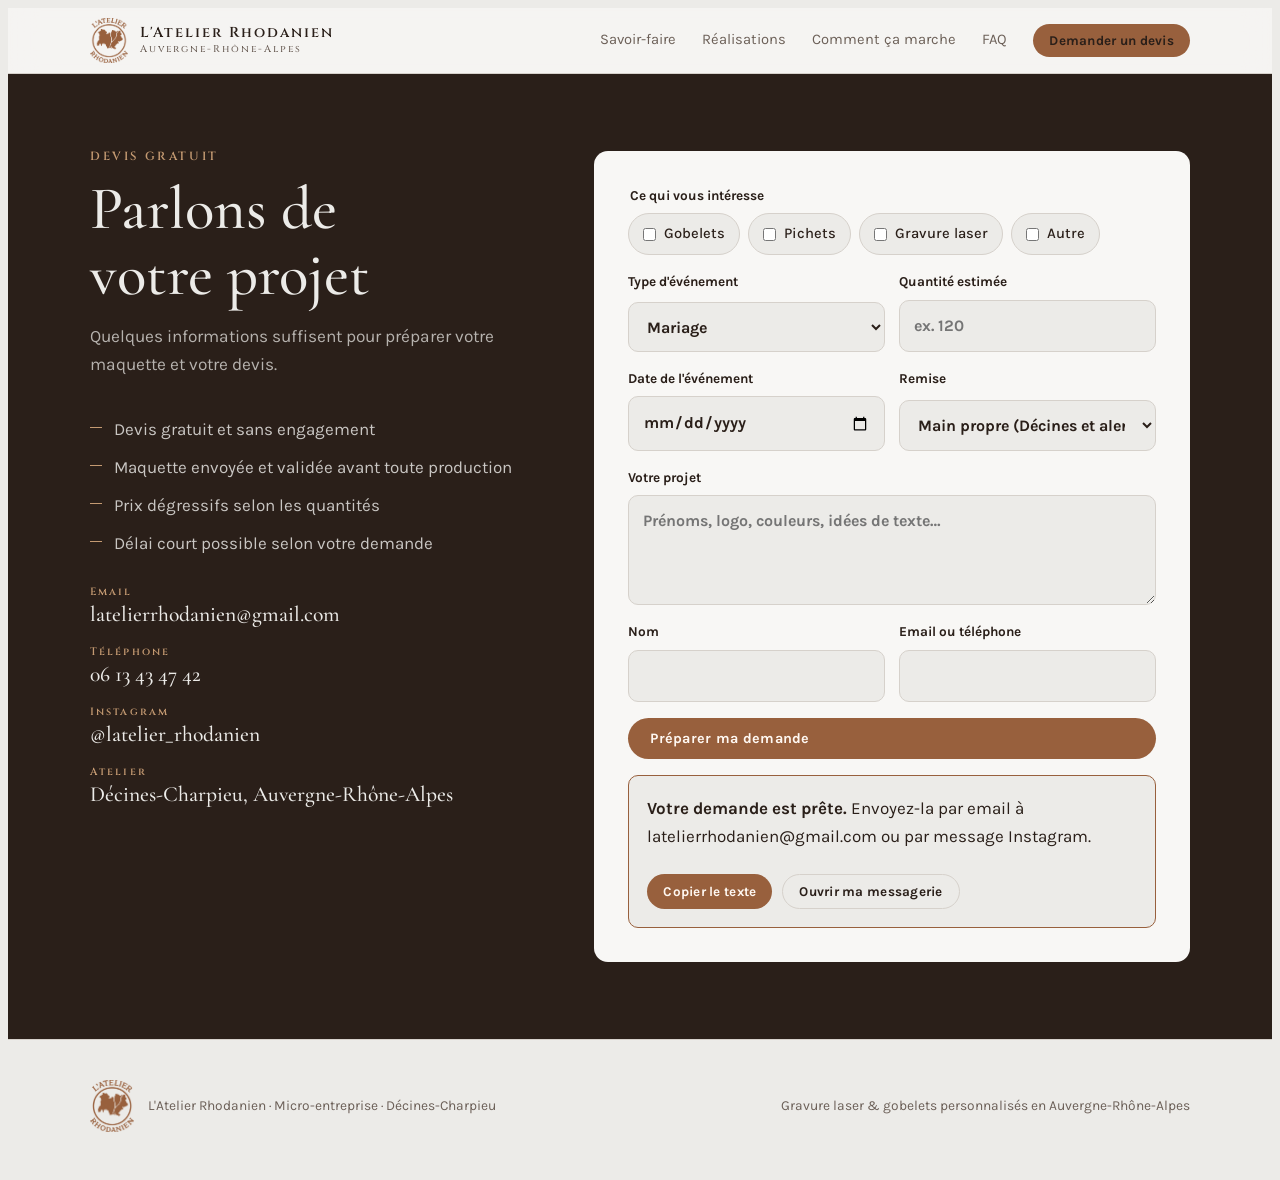
==== devis.html @ 3a9edc8a "Page devis dédiée, styles et photos dans des fichiers séparés Co-Authored-By: Claude Opus 5.5 <norep" ====
<!doctype html>
<html lang="fr">
<head>
<meta charset="utf-8">
<meta name="viewport" content="width=device-width, initial-scale=1, viewport-fit=cover">
<title>Demander un devis · L'Atelier Rhodanien</title>
<meta name="description" content="Demandez un devis gratuit pour vos gobelets, pichets et créations gravées au laser personnalisés. Maquette validée avant production.">
<link rel="preconnect" href="https://fonts.googleapis.com">
<link rel="preconnect" href="https://fonts.gstatic.com" crossorigin>
<link rel="stylesheet" href="https://fonts.googleapis.com/css2?family=Cinzel:wght@500;600&family=Cormorant+Garamond:ital,wght@0,500;0,600;1,500&family=Karla:wght@400;500;700&display=swap">
<link rel="stylesheet" href="style.css">
<link rel="icon" href="img/logo.png">
</head>
<body>
<header class="top">
  <div class="wrap">
    <a class="brand" href="./" aria-label="L'Atelier Rhodanien, accueil">
      <i class="logo-mark" aria-hidden="true"></i>
      <span>L'Atelier Rhodanien<small>Auvergne-Rhône-Alpes</small></span>
    </a>
    <nav class="links" aria-label="Navigation principale">
      <a href="./#savoir-faire">Savoir-faire</a>
      <a href="./#realisations">Réalisations</a>
      <a href="./#etapes">Comment ça marche</a>
      <a href="./#faq">FAQ</a>
      <a class="btn sm" href="devis.html" aria-current="page">Demander un devis</a>
    </nav>
  </div>
</header>

<main>
  <section id="devis" class="devis page-devis">
    <div class="wrap devis-grid">
      <div>
        <div class="sec-head" style="margin-bottom:0">
          <p class="eyebrow">Devis gratuit</p>
          <h1 style="font-size:clamp(2.4rem,5.4vw,3.8rem)">Parlons de votre projet</h1>
          <p class="lead">Quelques informations suffisent pour préparer votre maquette et votre devis.</p>
          <ul class="reassure">
            <li>Devis gratuit et sans engagement</li>
            <li>Maquette envoyée et validée avant toute production</li>
            <li>Prix dégressifs selon les quantités</li>
            <li>Délai court possible selon votre demande</li>
          </ul>
        </div>
        <dl class="contact">
          <div><dt>Email</dt><dd><a href="mailto:latelierrhodanien@gmail.com">latelierrhodanien@gmail.com</a></dd></div>
          <div><dt>Téléphone</dt><dd><a href="tel:+33613434742">06 13 43 47 42</a></dd></div>
          <div><dt>Instagram</dt><dd><a href="https://www.instagram.com/latelier_rhodanien/" target="_blank" rel="noopener">@latelier_rhodanien</a></dd></div>
          <div><dt>Atelier</dt><dd>Décines-Charpieu, Auvergne-Rhône-Alpes</dd></div>
        </dl>
      </div>

      <form class="card" id="quote" novalidate>
        <fieldset>
          <legend>Ce qui vous intéresse</legend>
          <div class="opts">
            <label><input type="checkbox" id="p-gob" name="produit" value="Gobelets"> Gobelets</label>
            <label><input type="checkbox" id="p-pic" name="produit" value="Pichets"> Pichets</label>
            <label><input type="checkbox" id="p-grav" name="produit" value="Gravure laser"> Gravure laser</label>
            <label><input type="checkbox" id="p-aut" name="produit" value="Autre"> Autre</label>
          </div>
        </fieldset>
        <div class="row">
          <label for="f-event">Type d'événement
            <select id="f-event" name="event">
              <option>Mariage</option><option>Anniversaire</option><option>Entreprise / CE</option><option>Bar / restaurant</option><option>Association</option><option>Autre</option>
            </select></label>
          <label for="f-qty">Quantité estimée<input id="f-qty" name="qty" type="text" inputmode="numeric" placeholder="ex. 120"></label>
        </div>
        <div class="row">
          <label for="f-date">Date de l'événement<input id="f-date" name="date" type="date"></label>
          <label for="f-remise">Remise
            <select id="f-remise" name="remise"><option>Main propre (Décines et alentours)</option><option>Livraison en France</option><option>Je ne sais pas encore</option></select></label>
        </div>
        <label for="f-msg">Votre projet<textarea id="f-msg" name="msg" placeholder="Prénoms, logo, couleurs, idées de texte…"></textarea></label>
        <div class="row">
          <label for="f-name">Nom<input id="f-name" name="name" type="text" autocomplete="name" required></label>
          <label for="f-contact">Email ou téléphone<input id="f-contact" name="contact" type="text" autocomplete="email" required></label>
        </div>
        <p class="note" id="f-err" role="alert" hidden>Indiquez votre nom et un moyen de vous recontacter.</p>
        <button class="btn" type="submit">Préparer ma demande</button>
        <div class="result" id="result" hidden>
          <p><strong>Votre demande est prête.</strong> Envoyez-la par email à latelierrhodanien@gmail.com ou par message Instagram.</p>
          <pre id="out"></pre>
          <div class="acts">
            <button class="btn sm" type="button" id="copy">Copier le texte</button>
            <a class="btn sm ghost" id="mail" href="#">Ouvrir ma messagerie</a>
          </div>
        </div>
      </form>
    </div>
  </section>
</main>

<footer>
  <div class="wrap">
    <div style="display:flex;align-items:center;gap:14px"><i class="logo-mark" aria-hidden="true"></i><span>L'Atelier Rhodanien · Micro-entreprise · Décines-Charpieu</span></div>
    <span>Gravure laser & gobelets personnalisés en Auvergne-Rhône-Alpes</span>
  </div>
</footer>

<script>
(function(){
  var f=document.getElementById('quote'),res=document.getElementById('result'),out=document.getElementById('out'),err=document.getElementById('f-err');
  f.addEventListener('submit',function(e){
    e.preventDefault();
    var v=function(id){return document.getElementById(id).value.trim()};
    if(!v('f-name')||!v('f-contact')){err.hidden=false;return}
    err.hidden=true;
    var prods=[].slice.call(f.querySelectorAll('input[name=produit]:checked')).map(function(i){return i.value}).join(', ')||'À préciser';
    var d=v('f-date');if(d){var p=d.split('-');d=p[2]+'/'+p[1]+'/'+p[0]}
    var txt='Bonjour,\n\nJe souhaite un devis pour :\n- Produits : '+prods+'\n- Événement : '+v('f-event')+'\n- Quantité : '+(v('f-qty')||'À préciser')+'\n- Date : '+(d||'À préciser')+'\n- Remise : '+v('f-remise')+'\n\nMon projet :\n'+(v('f-msg')||'—')+'\n\n'+v('f-name')+'\n'+v('f-contact');
    out.textContent=txt;
    document.getElementById('mail').href='mailto:latelierrhodanien@gmail.com?subject='+encodeURIComponent('Demande de devis – '+v('f-event'))+'&body='+encodeURIComponent(txt);
    res.hidden=false;res.scrollIntoView({behavior:'smooth',block:'nearest'});
  });
  document.getElementById('copy').addEventListener('click',function(){
    var b=this,t=out.textContent;
    var sel=function(){var r=document.createRange();r.selectNodeContents(out);var s=getSelection();s.removeAllRanges();s.addRange(r);b.textContent='Texte sélectionné'};
    try{navigator.clipboard.writeText(t).then(function(){b.textContent='Copié'},sel)}catch(x){sel()}
  });
})();
</script>
</body>
</html>
---- style.css ----
/* Layout: "givré & cuivre" — frosted-glass panels over warm workshop photos, copper as the single accent, Cinzel caps echoing the logo */
:root{
  --bg:#ECEBE8; --surface:#F8F7F5; --frost:rgba(248,247,245,.72);
  --ink:#2A1F19; --muted:#6B5F57; --line:#D6D1CB;
  --copper:#98603D; --copper-ink:#FFF8F2; --wood:#C49A72;
  --display:"Cormorant Garamond",Georgia,"Times New Roman",serif;
  --caps:"Cinzel","Trajan Pro",Georgia,serif;
  --body:"Karla",system-ui,-apple-system,"Segoe UI",sans-serif;
  --wrap:1180px; --r:14px;
}
@media (prefers-color-scheme:dark){:root:not([data-theme="light"]){
  --bg:#161210; --surface:#211A16; --frost:rgba(33,26,22,.74);
  --ink:#EFE7E0; --muted:#AA9C90; --line:#3A302A;
  --copper:#D39A6E; --copper-ink:#1B1310; --wood:#B58C66; color-scheme:dark}}
:root[data-theme="dark"]{
  --bg:#161210; --surface:#211A16; --frost:rgba(33,26,22,.74);
  --ink:#EFE7E0; --muted:#AA9C90; --line:#3A302A;
  --copper:#D39A6E; --copper-ink:#1B1310; --wood:#B58C66; color-scheme:dark}

*{box-sizing:border-box}
html{scroll-behavior:smooth}
body{background:var(--bg);color:var(--ink);font:400 17px/1.65 var(--body);-webkit-font-smoothing:antialiased}
img{display:block;max-width:100%}
a{color:inherit}
:focus-visible{outline:2px solid var(--copper);outline-offset:3px;border-radius:4px}
.wrap{max-width:var(--wrap);margin:0 auto;padding-inline:clamp(16px,4vw,40px)}
h1,h2,h3{font-family:var(--display);font-weight:500;line-height:1.08;margin:0;text-wrap:balance}
h2{font-size:clamp(2.1rem,4.6vw,3.3rem)}
h3{font-size:1.7rem}
p{margin:0}
.eyebrow{font:600 .74rem/1 var(--caps);letter-spacing:.22em;text-transform:uppercase;color:var(--copper)}
.lead{color:var(--muted);max-width:60ch;font-size:1.08rem}
.logo-mark{display:inline-block;background:var(--copper);-webkit-mask:url(img/logo.png) center/contain no-repeat;mask:url(img/logo.png) center/contain no-repeat;aspect-ratio:357/420}

/* header */
header.top{position:sticky;top:env(safe-area-inset-top,0px);z-index:20;background:var(--frost);backdrop-filter:blur(14px) saturate(1.1);-webkit-backdrop-filter:blur(14px) saturate(1.1);border-bottom:1px solid var(--line)}
.top .wrap{display:flex;align-items:center;justify-content:space-between;gap:16px;padding-block:10px}
.brand{display:flex;align-items:center;gap:12px;text-decoration:none}
.brand .logo-mark{width:38px}
.brand span{font:600 .9rem/1.15 var(--caps);letter-spacing:.14em}
.brand small{display:block;font:500 .62rem var(--caps);letter-spacing:.2em;color:var(--muted)}
nav.links{display:flex;gap:26px;align-items:center}
nav.links a{text-decoration:none;font-size:.92rem;color:var(--muted)}
nav.links a:hover{color:var(--ink)}
nav.links a.btn,nav.links a.btn:hover{color:#FFFFFF;background:#98603D}
.btn{display:inline-flex;align-items:center;gap:8px;padding:12px 22px;border-radius:999px;background:var(--copper);color:var(--copper-ink);text-decoration:none;font:700 .9rem var(--body);letter-spacing:.02em;border:0;cursor:pointer;transition:transform .2s,box-shadow .2s}
.btn:hover{transform:translateY(-1px);box-shadow:0 8px 22px -10px var(--copper)}
.btn.ghost{background:transparent;color:var(--ink);border:1px solid var(--line)}
.btn.sm{padding:9px 16px;font-size:.84rem}
@media (max-width:820px){nav.links a:not(.btn){display:none}}

/* hero */
.hero{padding-block:clamp(28px,5vw,64px) clamp(48px,7vw,96px)}
.hero-grid{display:grid;grid-template-columns:1.05fr .95fr;gap:clamp(28px,5vw,64px);align-items:center}
.hero-copy{display:grid;gap:22px;min-width:0}
.hero h1{font-size:clamp(2.7rem,6.6vw,5.2rem);letter-spacing:-.01em}
.hero h1 em{color:var(--copper);font-style:italic}
.hero .cta{display:flex;flex-wrap:wrap;gap:12px;margin-top:6px}
.facts{display:flex;flex-wrap:wrap;gap:10px 22px;padding-top:14px;border-top:1px solid var(--line);color:var(--muted);font-size:.9rem}
.facts b{color:var(--ink);font-weight:700}
.hero-visual{position:relative;min-width:0}
.hero-visual .photo{border-radius:220px 220px var(--r) var(--r);overflow:hidden;aspect-ratio:4/5;box-shadow:0 30px 60px -30px rgba(42,31,25,.45)}
.hero-visual .photo img{width:100%;height:100%;object-fit:cover}
.hero-visual .photo{width:84%}
.photo2{position:absolute;right:0;top:46%;width:42%;aspect-ratio:1;border-radius:var(--r);overflow:hidden;border:6px solid var(--bg);box-shadow:0 24px 44px -22px rgba(42,31,25,.5)}
.photo2 img{width:100%;height:100%;object-fit:cover}
.frost-tag{position:absolute;left:-28px;bottom:36px;max-width:250px;padding:16px 18px;border-radius:var(--r);background:var(--frost);backdrop-filter:blur(16px);-webkit-backdrop-filter:blur(16px);border:1px solid rgba(255,255,255,.35);font-size:.88rem;line-height:1.45}
.frost-tag strong{display:block;font:600 .7rem var(--caps);letter-spacing:.18em;color:var(--copper);margin-bottom:4px}
@media (max-width:860px){.hero-grid{grid-template-columns:1fr}.hero-visual{order:-1;max-width:460px;width:100%;margin-inline:auto}.frost-tag{left:12px;bottom:14px}}

/* savoir-faire */
section{padding-block:clamp(56px,8vw,104px)}
.sec-head{display:grid;gap:14px;margin-bottom:clamp(28px,4vw,48px)}
.lines{display:grid;grid-template-columns:1fr 1fr;gap:clamp(16px,2.5vw,28px)}
.line{background:var(--surface);border-radius:var(--r);overflow:hidden;display:grid;grid-template-rows:auto 1fr;border:1px solid var(--line)}
.line .img{aspect-ratio:16/11;overflow:hidden}
.line .img img{width:100%;height:100%;object-fit:cover;transition:transform .8s ease}
.line:hover .img img{transform:scale(1.03)}
.line .body{padding:clamp(20px,3vw,32px);display:grid;gap:14px;align-content:start}
.line ul{list-style:none;padding:0;margin:4px 0 0;display:grid;gap:8px;color:var(--muted)}
.line li{padding-left:22px;position:relative}
.line li::before{content:"";position:absolute;left:0;top:.72em;width:10px;height:1px;background:var(--copper)}
.chip{justify-self:start;font:600 .66rem var(--caps);letter-spacing:.18em;padding:6px 10px;border:1px solid var(--copper);color:var(--copper);border-radius:999px}
@media (max-width:760px){.lines{grid-template-columns:1fr}}

/* occasions band */
.band{background:var(--ink);color:var(--bg);padding-block:28px}
.band .wrap{display:flex;flex-wrap:wrap;gap:12px 36px;justify-content:center;font:500 1.35rem var(--display);font-style:italic}
.band span::after{content:"·";margin-left:36px;color:var(--wood);font-style:normal}
.band span:last-child::after{content:none}

/* gallery */
.gallery{display:grid;grid-template-columns:repeat(4,1fr);grid-auto-rows:220px;gap:12px}
.gallery figure{margin:0;position:relative;border-radius:10px;overflow:hidden;background:var(--surface)}
.gallery img{width:100%;height:100%;object-fit:cover}
.gallery figcaption{position:absolute;left:10px;right:10px;bottom:10px;padding:8px 12px;border-radius:8px;background:var(--frost);backdrop-filter:blur(12px);-webkit-backdrop-filter:blur(12px);font-size:.82rem;line-height:1.35}
.g1{grid-column:span 2;grid-row:span 2}.g2{grid-row:span 2}.g5{grid-column:span 2}
@media (max-width:860px){.gallery{grid-template-columns:1fr 1fr;grid-auto-rows:190px}.g1{grid-column:span 2}.g2{grid-row:span 2}.g5{grid-column:span 2}}

/* steps */
.steps-sec{background:var(--surface);border-block:1px solid var(--line)}
.steps{list-style:none;margin:0;padding:0;display:grid;grid-template-columns:repeat(4,1fr);gap:clamp(18px,2.5vw,32px);counter-reset:s}
.steps li{display:grid;gap:10px;align-content:start;padding-top:18px;border-top:1px solid var(--copper);counter-increment:s}
.steps li::before{content:counter(s,upper-roman);font:600 .9rem var(--caps);color:var(--copper);letter-spacing:.1em}
.steps p{color:var(--muted);font-size:.96rem}
.keyinfo{margin-top:clamp(36px,5vw,56px);display:grid;grid-template-columns:repeat(3,1fr);gap:1px;background:var(--line);border:1px solid var(--line);border-radius:var(--r);overflow:hidden}
.keyinfo div{background:var(--bg);padding:22px 24px;display:grid;gap:6px;align-content:start}
.keyinfo dt{font:600 .68rem var(--caps);letter-spacing:.18em;color:var(--muted)}
.keyinfo dd{margin:0;font:500 1.55rem/1.2 var(--display)}
.keyinfo dd small{display:block;font:400 .88rem/1.45 var(--body);color:var(--muted);margin-top:4px}
@media (max-width:860px){.steps{grid-template-columns:1fr 1fr}.keyinfo{grid-template-columns:1fr}}
@media (max-width:480px){.steps{grid-template-columns:1fr}}

/* reviews */
.reviews{display:grid;grid-template-columns:repeat(3,1fr);gap:16px}
.review{border:1px dashed var(--line);border-radius:var(--r);padding:26px;display:grid;gap:14px;align-content:start;background:var(--surface)}
.review .stars{color:var(--copper);letter-spacing:.2em}
.review q{font:italic 500 1.3rem/1.35 var(--display);color:var(--muted);quotes:"« " " »"}
.review cite{font:normal 600 .7rem var(--caps);letter-spacing:.16em;color:var(--muted)}
@media (max-width:860px){.reviews{grid-template-columns:1fr}}

/* faq */
.faq-grid{display:grid;grid-template-columns:.8fr 1.2fr;gap:clamp(28px,5vw,64px);align-items:start}
.faq-grid > *{min-width:0}
details{border-bottom:1px solid var(--line);padding-block:4px}
summary{cursor:pointer;list-style:none;display:flex;justify-content:space-between;gap:16px;padding-block:16px;font:500 1.3rem/1.3 var(--display)}
summary::-webkit-details-marker{display:none}
summary::after{content:"+";color:var(--copper);font:400 1.6rem/1 var(--body);transition:transform .25s}
details[open] summary::after{transform:rotate(45deg)}
details p{color:var(--muted);padding-bottom:18px;max-width:62ch}
@media (max-width:860px){.faq-grid{grid-template-columns:1fr}}

/* devis */
.devis{background:var(--ink);color:var(--bg)}
.devis .eyebrow{color:var(--wood)}
.devis-grid{display:grid;grid-template-columns:.85fr 1.15fr;gap:clamp(28px,5vw,64px);align-items:start}
.devis-grid > *{min-width:0}
.devis .lead{color:color-mix(in srgb,var(--bg) 72%,var(--ink))}
.contact{display:grid;gap:18px;margin-top:28px}
.contact div{display:grid;gap:2px}
.contact dt{font:600 .66rem var(--caps);letter-spacing:.2em;color:var(--wood)}
.contact dd{margin:0;font:500 1.35rem var(--display);user-select:all;word-break:break-word}
.contact dd a{text-decoration:none}
form.card{background:var(--surface);color:var(--ink);border-radius:var(--r);padding:clamp(20px,3vw,34px);display:grid;gap:16px}
.row{display:grid;grid-template-columns:1fr 1fr;gap:14px}
@media (max-width:560px){.row{grid-template-columns:1fr}}
label{display:grid;gap:6px;font-size:.85rem;font-weight:700}
input,select,textarea{font:inherit;font-size:1rem;color:var(--ink);background:var(--bg);border:1px solid var(--line);border-radius:10px;padding:12px 14px;width:100%;min-width:0}
textarea{min-height:110px;resize:vertical}
input:focus,select:focus,textarea:focus{outline:none;border-color:var(--copper);box-shadow:0 0 0 3px color-mix(in srgb,var(--copper) 22%,transparent)}
fieldset{border:0;padding:0;margin:0;display:grid;gap:8px}
legend{font-size:.85rem;font-weight:700;margin-bottom:6px}
.opts{display:flex;flex-wrap:wrap;gap:8px}
.opts label{display:inline-flex;align-items:center;gap:8px;font-weight:500;font-size:.92rem;padding:8px 14px;border:1px solid var(--line);border-radius:999px;cursor:pointer;background:var(--bg)}
.opts input{width:auto;accent-color:var(--copper);margin:0}
.opts label:has(input:checked){border-color:var(--copper);color:var(--copper)}
.note{font-size:.82rem;color:var(--muted)}
.result{display:grid;gap:12px;padding:18px;border-radius:10px;background:var(--bg);border:1px solid var(--copper)}
.result pre{white-space:pre-wrap;font:400 .9rem/1.5 var(--body);margin:0;max-height:240px;overflow:auto}
.result .acts{display:flex;flex-wrap:wrap;gap:10px}
@media (max-width:860px){.devis-grid{grid-template-columns:1fr}}

footer{padding-block:40px;border-top:1px solid var(--line);color:var(--muted);font-size:.86rem}
footer .wrap{display:flex;flex-wrap:wrap;justify-content:space-between;gap:16px;align-items:center}
footer .logo-mark{width:44px}

@media (prefers-reduced-motion:reduce){*{transition:none!important;scroll-behavior:auto!important}}

/* pages */
.page-devis{padding-block:clamp(40px,6vw,80px)}
.reassure{list-style:none;padding:0;margin:22px 0 0;display:grid;gap:10px}
.reassure li{padding-left:24px;position:relative;color:color-mix(in srgb,var(--bg) 82%,var(--ink))}
.reassure li::before{content:"";position:absolute;left:0;top:.7em;width:12px;height:1px;background:var(--wood)}
.cta-band{text-align:center}
.cta-band .wrap{display:grid;gap:18px;justify-items:center}
.cta-band .lead{margin-inline:auto}
nav.links a[aria-current="page"]{color:var(--ink)}
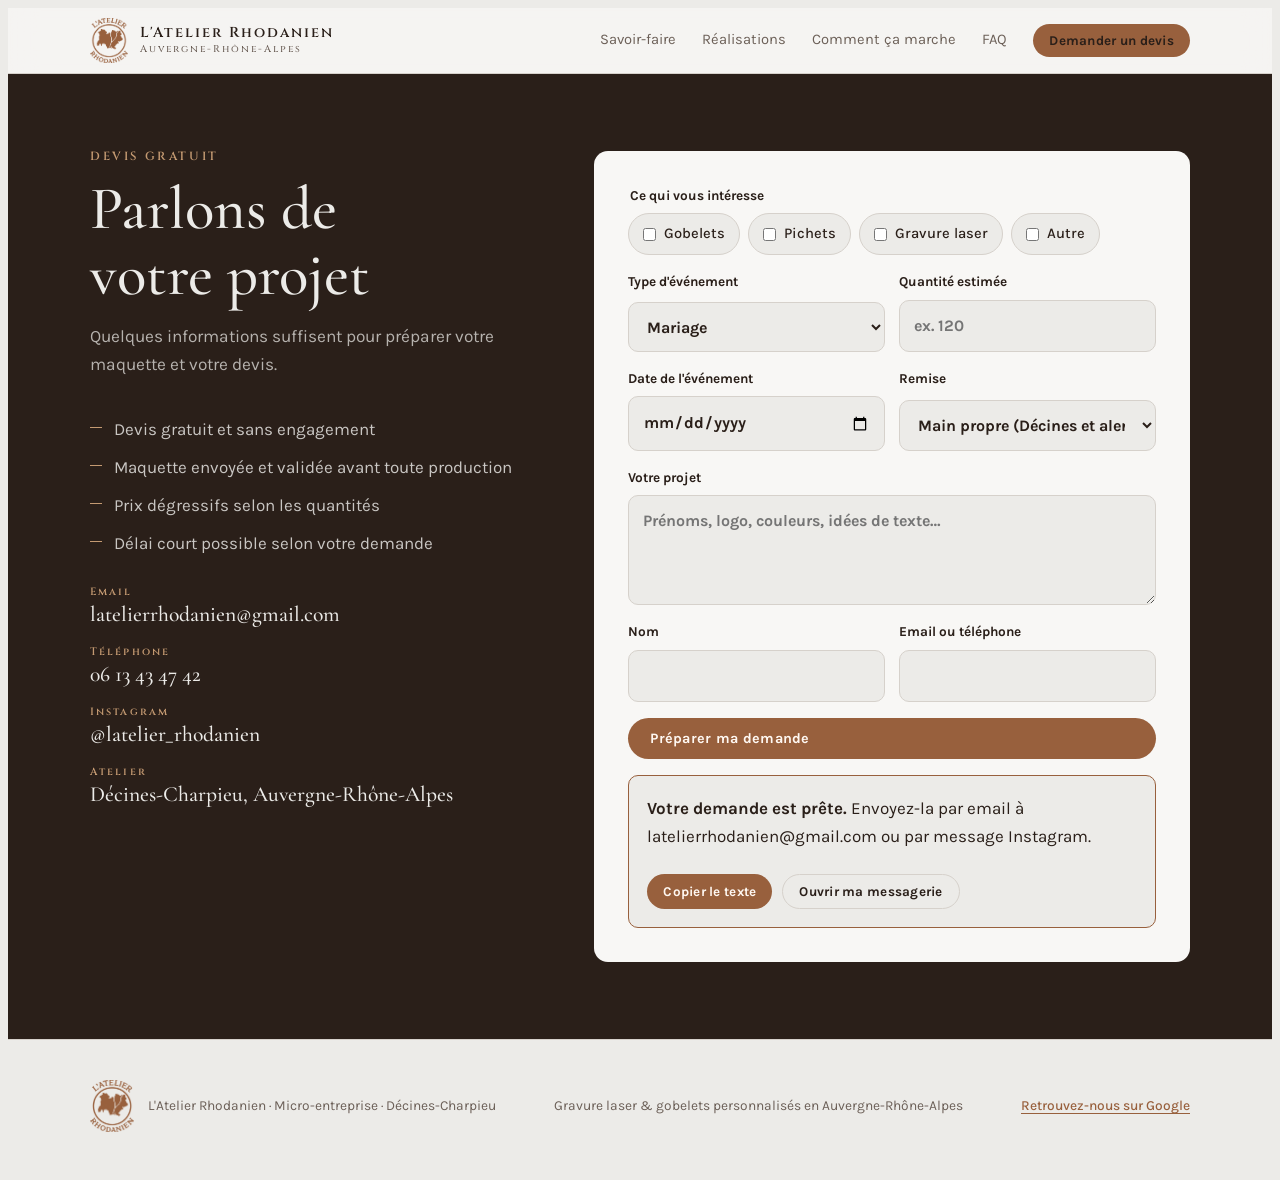
==== commit 6203e2ac: "Ajoute un lien vers la fiche Google dans le pied de page Co-Authored-By: Claude Opus 5.5 <noreply@an" ====
--- a/devis.html
+++ b/devis.html
@@ -20,7 +20,7 @@
     </a>
     <nav class="links" aria-label="Navigation principale">
       <a href="./#savoir-faire">Savoir-faire</a>
-      <a href="./#realisations">Réalisations</a>
+      <a href="realisations.html">Réalisations</a>
       <a href="./#etapes">Comment ça marche</a>
       <a href="./#faq">FAQ</a>
       <a class="btn sm" href="devis.html" aria-current="page">Demander un devis</a>
@@ -97,6 +97,7 @@
   <div class="wrap">
     <div style="display:flex;align-items:center;gap:14px"><i class="logo-mark" aria-hidden="true"></i><span>L'Atelier Rhodanien · Micro-entreprise · Décines-Charpieu</span></div>
     <span>Gravure laser & gobelets personnalisés en Auvergne-Rhône-Alpes</span>
+    <a class="gmb" href="https://www.google.com/search?q=L%27Atelier+Rhodanien&amp;stick=H4sIAAAAAAAA_-NgU1I1qDAxTzNJNjQ1SkpJNU4xM0uxMqhINkhNNTA2sbA0NTGwNEq2WMQq7KPuWJKak5lapBCUkZ-SmJeZmgcAHxUd8T8AAAA&amp;hl=fr" target="_blank" rel="noopener">Retrouvez-nous sur Google</a>
   </div>
 </footer>
 
--- a/style.css
+++ b/style.css
@@ -163,6 +163,8 @@
 footer{padding-block:40px;border-top:1px solid var(--line);color:var(--muted);font-size:.86rem}
 footer .wrap{display:flex;flex-wrap:wrap;justify-content:space-between;gap:16px;align-items:center}
 footer .logo-mark{width:44px}
+footer .gmb{color:var(--copper);font-weight:500;text-decoration:underline;text-underline-offset:3px}
+footer .gmb:hover{color:var(--ink)}
 
 @media (prefers-reduced-motion:reduce){*{transition:none!important;scroll-behavior:auto!important}}
 
@@ -175,3 +177,9 @@
 .cta-band .wrap{display:grid;gap:18px;justify-items:center}
 .cta-band .lead{margin-inline:auto}
 nav.links a[aria-current="page"]{color:var(--ink)}
+.teaser{display:grid;grid-template-columns:repeat(3,1fr);gap:12px}
+.teaser a{display:block;aspect-ratio:3/4;border-radius:10px;overflow:hidden}
+.teaser img{width:100%;height:100%;object-fit:cover;transition:transform .6s ease}
+.teaser a:hover img{transform:scale(1.04)}
+.page-intro{padding-block:clamp(40px,6vw,72px) clamp(24px,3vw,36px)}
+.page-intro h1{font-size:clamp(2.4rem,5.4vw,3.8rem)}
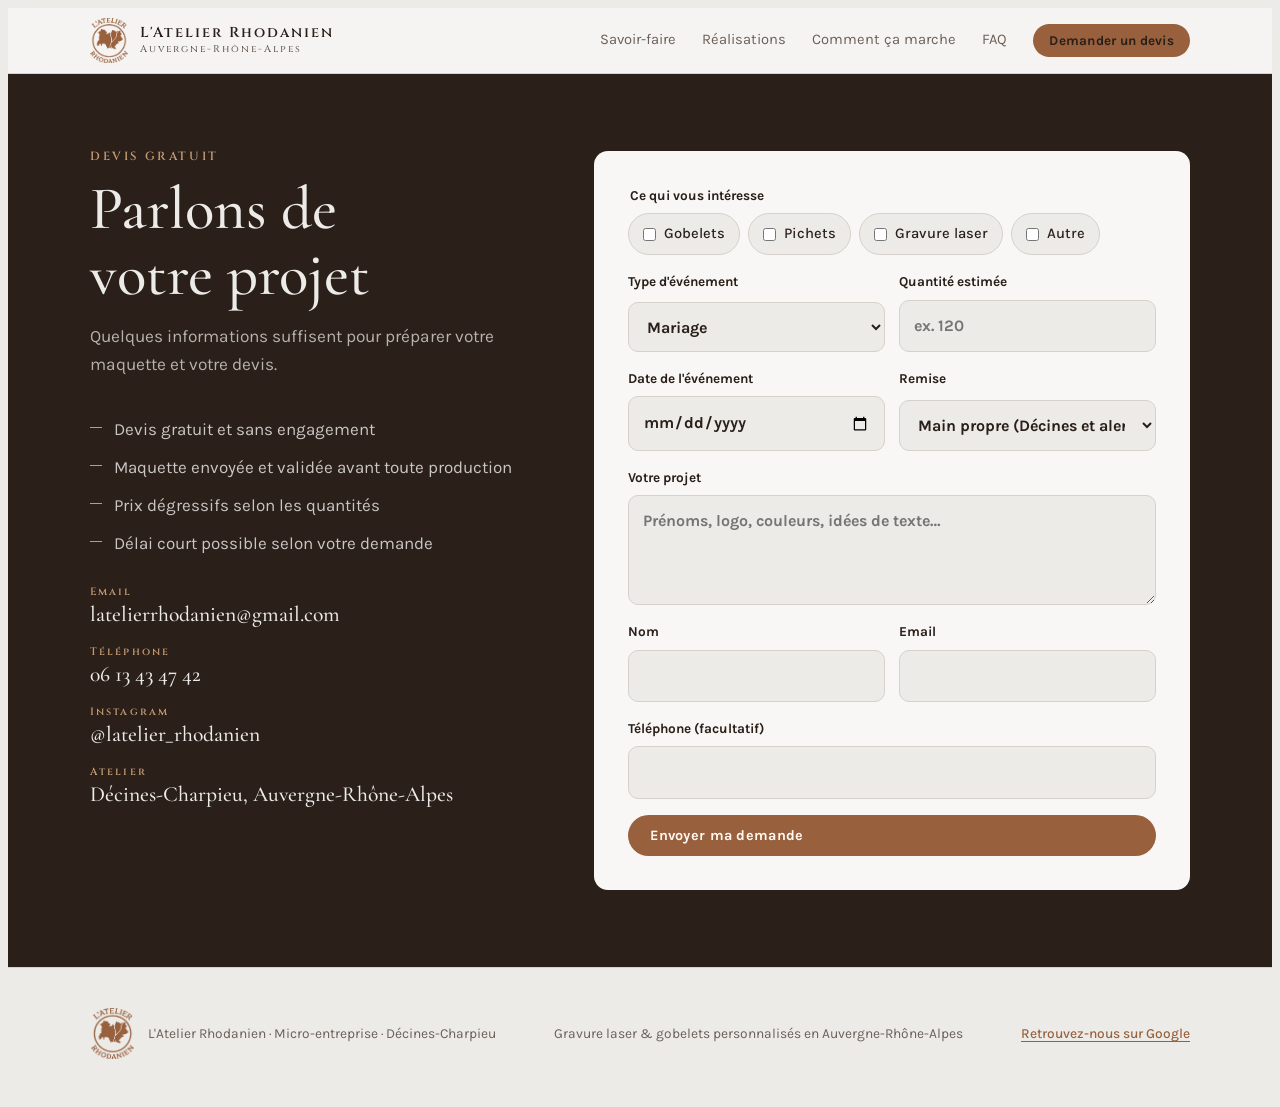
==== commit d31913e9: "Formulaire de devis envoyé directement depuis le site (FormSubmit) Co-Authored-By: Claude Opus 5.5 <" ====
--- a/devis.html
+++ b/devis.html
@@ -76,17 +76,14 @@
         <label for="f-msg">Votre projet<textarea id="f-msg" name="msg" placeholder="Prénoms, logo, couleurs, idées de texte…"></textarea></label>
         <div class="row">
           <label for="f-name">Nom<input id="f-name" name="name" type="text" autocomplete="name" required></label>
-          <label for="f-contact">Email ou téléphone<input id="f-contact" name="contact" type="text" autocomplete="email" required></label>
+          <label for="f-email">Email<input id="f-email" name="email" type="email" autocomplete="email" required></label>
         </div>
-        <p class="note" id="f-err" role="alert" hidden>Indiquez votre nom et un moyen de vous recontacter.</p>
-        <button class="btn" type="submit">Préparer ma demande</button>
+        <label for="f-tel">Téléphone (facultatif)<input id="f-tel" name="tel" type="tel" autocomplete="tel"></label>
+        <input type="text" name="_honey" id="f-honey" tabindex="-1" autocomplete="off" aria-hidden="true" style="position:absolute;left:-9999px">
+        <p class="note" id="f-err" role="alert" hidden></p>
+        <button class="btn" type="submit" id="f-send">Envoyer ma demande</button>
         <div class="result" id="result" hidden>
-          <p><strong>Votre demande est prête.</strong> Envoyez-la par email à latelierrhodanien@gmail.com ou par message Instagram.</p>
-          <pre id="out"></pre>
-          <div class="acts">
-            <button class="btn sm" type="button" id="copy">Copier le texte</button>
-            <a class="btn sm ghost" id="mail" href="#">Ouvrir ma messagerie</a>
-          </div>
+          <p><strong>Merci, votre demande est bien envoyée.</strong> Je vous réponds rapidement avec une maquette et un devis.</p>
         </div>
       </form>
     </div>
@@ -103,23 +100,47 @@
 
 <script>
 (function(){
-  var f=document.getElementById('quote'),res=document.getElementById('result'),out=document.getElementById('out'),err=document.getElementById('f-err');
+  var f=document.getElementById('quote'),res=document.getElementById('result'),err=document.getElementById('f-err'),btn=document.getElementById('f-send');
+  var v=function(id){return document.getElementById(id).value.trim()};
+  var fail=function(m){err.textContent=m;err.hidden=false};
   f.addEventListener('submit',function(e){
     e.preventDefault();
-    var v=function(id){return document.getElementById(id).value.trim()};
-    if(!v('f-name')||!v('f-contact')){err.hidden=false;return}
+    if(v('f-honey'))return;
+    if(!v('f-name')||!v('f-email')){fail('Indiquez votre nom et votre email pour que je puisse vous répondre.');return}
+    if(!/^[^@\s]+@[^@\s]+\.[^@\s]+$/.test(v('f-email'))){fail('Cette adresse email semble incomplète. Vérifiez-la.');return}
     err.hidden=true;
     var prods=[].slice.call(f.querySelectorAll('input[name=produit]:checked')).map(function(i){return i.value}).join(', ')||'À préciser';
     var d=v('f-date');if(d){var p=d.split('-');d=p[2]+'/'+p[1]+'/'+p[0]}
-    var txt='Bonjour,\n\nJe souhaite un devis pour :\n- Produits : '+prods+'\n- Événement : '+v('f-event')+'\n- Quantité : '+(v('f-qty')||'À préciser')+'\n- Date : '+(d||'À préciser')+'\n- Remise : '+v('f-remise')+'\n\nMon projet :\n'+(v('f-msg')||'—')+'\n\n'+v('f-name')+'\n'+v('f-contact');
-    out.textContent=txt;
-    document.getElementById('mail').href='mailto:latelierrhodanien@gmail.com?subject='+encodeURIComponent('Demande de devis – '+v('f-event'))+'&body='+encodeURIComponent(txt);
-    res.hidden=false;res.scrollIntoView({behavior:'smooth',block:'nearest'});
-  });
-  document.getElementById('copy').addEventListener('click',function(){
-    var b=this,t=out.textContent;
-    var sel=function(){var r=document.createRange();r.selectNodeContents(out);var s=getSelection();s.removeAllRanges();s.addRange(r);b.textContent='Texte sélectionné'};
-    try{navigator.clipboard.writeText(t).then(function(){b.textContent='Copié'},sel)}catch(x){sel()}
+    var data={
+      'Nom':v('f-name'),
+      'Email':v('f-email'),
+      'Téléphone':v('f-tel')||'Non renseigné',
+      'Produits':prods,
+      'Événement':v('f-event'),
+      'Quantité':v('f-qty')||'À préciser',
+      "Date de l'événement":d||'À préciser',
+      'Remise':v('f-remise'),
+      'Projet':v('f-msg')||'—',
+      '_subject':'Nouvelle demande de devis · '+v('f-event')+' · '+v('f-name'),
+      '_replyto':v('f-email'),
+      '_template':'table',
+      '_captcha':'false'
+    };
+    btn.disabled=true;btn.textContent='Envoi en cours…';
+    fetch('https://formsubmit.co/ajax/latelierrhodanien@gmail.com',{
+      method:'POST',
+      headers:{'Content-Type':'application/json','Accept':'application/json'},
+      body:JSON.stringify(data)
+    }).then(function(r){return r.json().then(function(j){return {ok:r.ok,j:j}})})
+    .then(function(x){
+      if(x.ok&&String(x.j.success)==='true'){
+        [].slice.call(f.children).forEach(function(c){if(c!==res)c.hidden=true});
+        res.hidden=false;res.scrollIntoView({behavior:'smooth',block:'nearest'});
+      }else{throw new Error()}
+    }).catch(function(){
+      btn.disabled=false;btn.textContent='Envoyer ma demande';
+      fail("L'envoi n'a pas abouti. Réessayez dans un instant, ou écrivez-moi directement à latelierrhodanien@gmail.com.");
+    });
   });
 })();
 </script>
--- a/style.css
+++ b/style.css
@@ -1,3 +1,4 @@
+[hidden]{display:none!important}
 /* Layout: "givré & cuivre" — frosted-glass panels over warm workshop photos, copper as the single accent, Cinzel caps echoing the logo */
 :root{
   --bg:#ECEBE8; --surface:#F8F7F5; --frost:rgba(248,247,245,.72);
@@ -183,3 +184,6 @@
 .teaser a:hover img{transform:scale(1.04)}
 .page-intro{padding-block:clamp(40px,6vw,72px) clamp(24px,3vw,36px)}
 .page-intro h1{font-size:clamp(2.4rem,5.4vw,3.8rem)}
+
+.btn:disabled{opacity:.6;cursor:wait;transform:none;box-shadow:none}
+#f-err{color:var(--copper);font-weight:700}
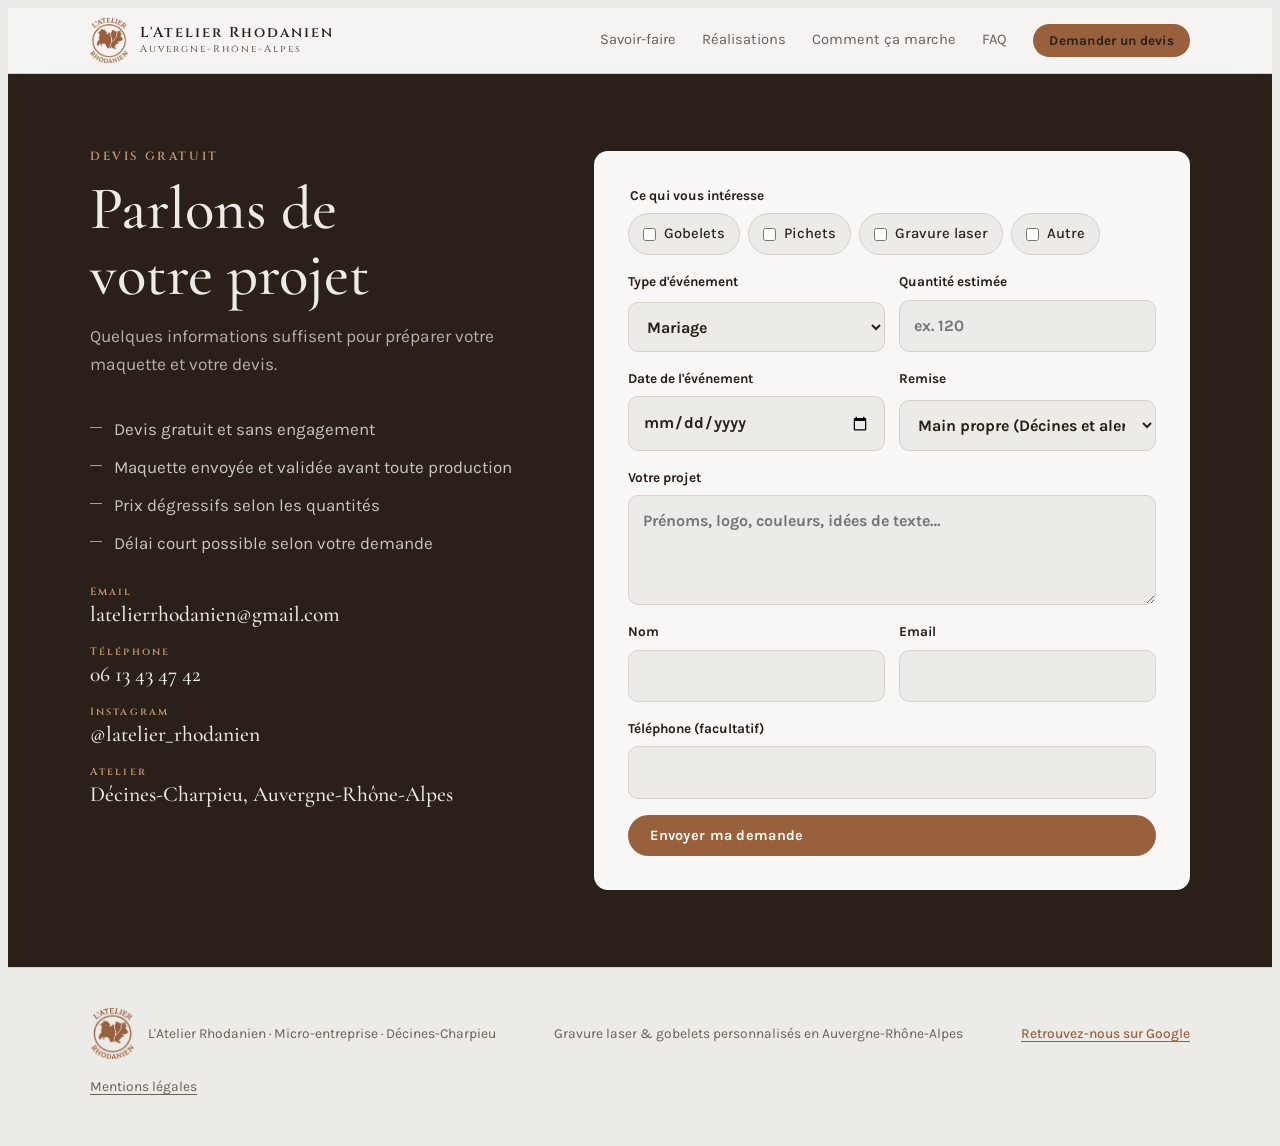
==== commit a27f7d71: "Ajoute la page Mentions légales et son lien dans le pied de page Co-Authored-By: Claude Opus 5.5 <no" ====
--- a/devis.html
+++ b/devis.html
@@ -95,6 +95,7 @@
     <div style="display:flex;align-items:center;gap:14px"><i class="logo-mark" aria-hidden="true"></i><span>L'Atelier Rhodanien · Micro-entreprise · Décines-Charpieu</span></div>
     <span>Gravure laser & gobelets personnalisés en Auvergne-Rhône-Alpes</span>
     <a class="gmb" href="https://www.google.com/search?q=L%27Atelier+Rhodanien&amp;stick=H4sIAAAAAAAA_-NgU1I1qDAxTzNJNjQ1SkpJNU4xM0uxMqhINkhNNTA2sbA0NTGwNEq2WMQq7KPuWJKak5lapBCUkZ-SmJeZmgcAHxUd8T8AAAA&amp;hl=fr" target="_blank" rel="noopener">Retrouvez-nous sur Google</a>
+    <a class="legal-link" href="mentions-legales.html">Mentions légales</a>
   </div>
 </footer>
 
@@ -136,6 +137,9 @@
       if(x.ok&&String(x.j.success)==='true'){
         [].slice.call(f.children).forEach(function(c){if(c!==res)c.hidden=true});
         res.hidden=false;res.scrollIntoView({behavior:'smooth',block:'nearest'});
+      }else if(/activat/i.test(String(x.j.message||''))){
+        btn.disabled=false;btn.textContent='Envoyer ma demande';
+        fail("Le formulaire n'est pas encore activé : un email d'activation de FormSubmit vient d'être envoyé à latelierrhodanien@gmail.com. Cliquez sur « Activate Form », puis renvoyez la demande.");
       }else{throw new Error()}
     }).catch(function(){
       btn.disabled=false;btn.textContent='Envoyer ma demande';
@@ -144,5 +148,6 @@
   });
 })();
 </script>
+<script src="effects.js" defer></script>
 </body>
 </html>
--- a/style.css
+++ b/style.css
@@ -187,3 +187,64 @@
 
 .btn:disabled{opacity:.6;cursor:wait;transform:none;box-shadow:none}
 #f-err{color:var(--copper);font-weight:700}
+
+/* ===== Effets visuels ===== */
+:root{--ease:cubic-bezier(.2,.7,.2,1)}
+/* menu : ombre au défilement, soulignement cuivré */
+header.top{transition:box-shadow .3s var(--ease)}
+header.top.scrolled{box-shadow:0 10px 30px -18px rgba(42,31,25,.35)}
+nav.links a:not(.btn){position:relative}
+nav.links a:not(.btn)::after{content:"";position:absolute;left:0;right:0;bottom:-6px;height:1px;background:var(--copper);transform:scaleX(0);transform-origin:left;transition:transform .35s var(--ease)}
+nav.links a:not(.btn):hover::after,nav.links a[aria-current="page"]::after{transform:scaleX(1)}
+.brand .logo-mark{transition:transform .6s var(--ease)}
+.brand:hover .logo-mark{transform:rotate(-8deg) scale(1.06)}
+/* boutons : reflet lumineux au survol */
+.btn{position:relative;overflow:hidden}
+.btn::before{content:"";position:absolute;top:0;bottom:0;left:-60%;width:40%;background:linear-gradient(100deg,transparent,rgba(255,255,255,.35),transparent);transform:skewX(-20deg);transition:left .7s var(--ease);pointer-events:none}
+.btn:hover::before{left:130%}
+.btn.ghost:hover{border-color:var(--copper);color:var(--copper)}
+/* ouverture : léger relief qui suit la souris */
+.hero-visual .photo,.hero-visual .photo2{transition:transform .5s var(--ease)}
+.hero-visual .photo{transform:translate(calc(var(--px,0px) * -1),calc(var(--py,0px) * -1))}
+.hero-visual .photo2{transform:translate(var(--px,0px),var(--py,0px))}
+.frost-tag{transition:transform .4s var(--ease),box-shadow .4s var(--ease)}
+.frost-tag:hover{transform:translateY(-3px);box-shadow:0 18px 36px -20px rgba(42,31,25,.45)}
+/* cartes savoir-faire */
+.line{transition:transform .45s var(--ease),box-shadow .45s var(--ease),border-color .45s}
+.line:hover{transform:translateY(-6px);box-shadow:0 26px 50px -30px rgba(42,31,25,.5);border-color:color-mix(in srgb,var(--copper) 45%,var(--line))}
+.line li::before{transition:width .35s var(--ease)}
+.line:hover li::before{width:16px}
+/* galerie : zoom et légende qui se révèle */
+.gallery figure img{transition:transform .9s var(--ease),filter .6s}
+.gallery figure:hover img{transform:scale(1.06);filter:saturate(1.08)}
+.gallery figcaption{transition:transform .45s var(--ease),background .45s}
+.gallery figure:hover figcaption{transform:translateY(-4px)}
+.teaser a{position:relative}
+.teaser a::after{content:"Voir";position:absolute;inset:auto 12px 12px auto;padding:6px 12px;border-radius:999px;background:var(--frost);backdrop-filter:blur(10px);-webkit-backdrop-filter:blur(10px);font:600 .7rem var(--caps);letter-spacing:.16em;opacity:0;transform:translateY(6px);transition:opacity .35s,transform .35s var(--ease)}
+.teaser a:hover::after{opacity:1;transform:none}
+/* étapes et délais */
+.steps li{transition:transform .4s var(--ease)}
+.steps li::before{display:inline-block;transition:transform .4s var(--ease)}
+.steps li:hover{transform:translateY(-4px)}
+.steps li:hover::before{transform:scale(1.25)}
+.keyinfo div{transition:background .35s}
+.keyinfo div:hover{background:var(--surface)}
+/* FAQ */
+summary{transition:color .25s}
+summary:hover{color:var(--copper)}
+/* formulaire */
+.opts label{transition:border-color .25s,color .25s,transform .25s var(--ease)}
+.opts label:hover{border-color:var(--copper);transform:translateY(-1px)}
+/* apparition au défilement (uniquement pour ce qui est hors écran au chargement) */
+.reveal{opacity:0;transform:translateY(22px);transition:opacity .8s var(--ease) var(--d,0ms),transform .8s var(--ease) var(--d,0ms)}
+.reveal.in{opacity:1;transform:none}
+@media (prefers-reduced-motion:reduce){.reveal{opacity:1;transform:none}.btn::before{display:none}}
+@media (hover:none){.gallery figure:hover img,.line:hover{transform:none}}
+
+/* Mentions légales */
+.legal{max-width:760px;display:grid;gap:14px}
+.legal h2{font-size:1.6rem;margin-top:22px}
+.legal h2:first-child{margin-top:0}
+.legal p{color:var(--muted)}
+.legal-link{color:var(--muted);text-underline-offset:3px}
+.legal-link:hover{color:var(--copper)}
